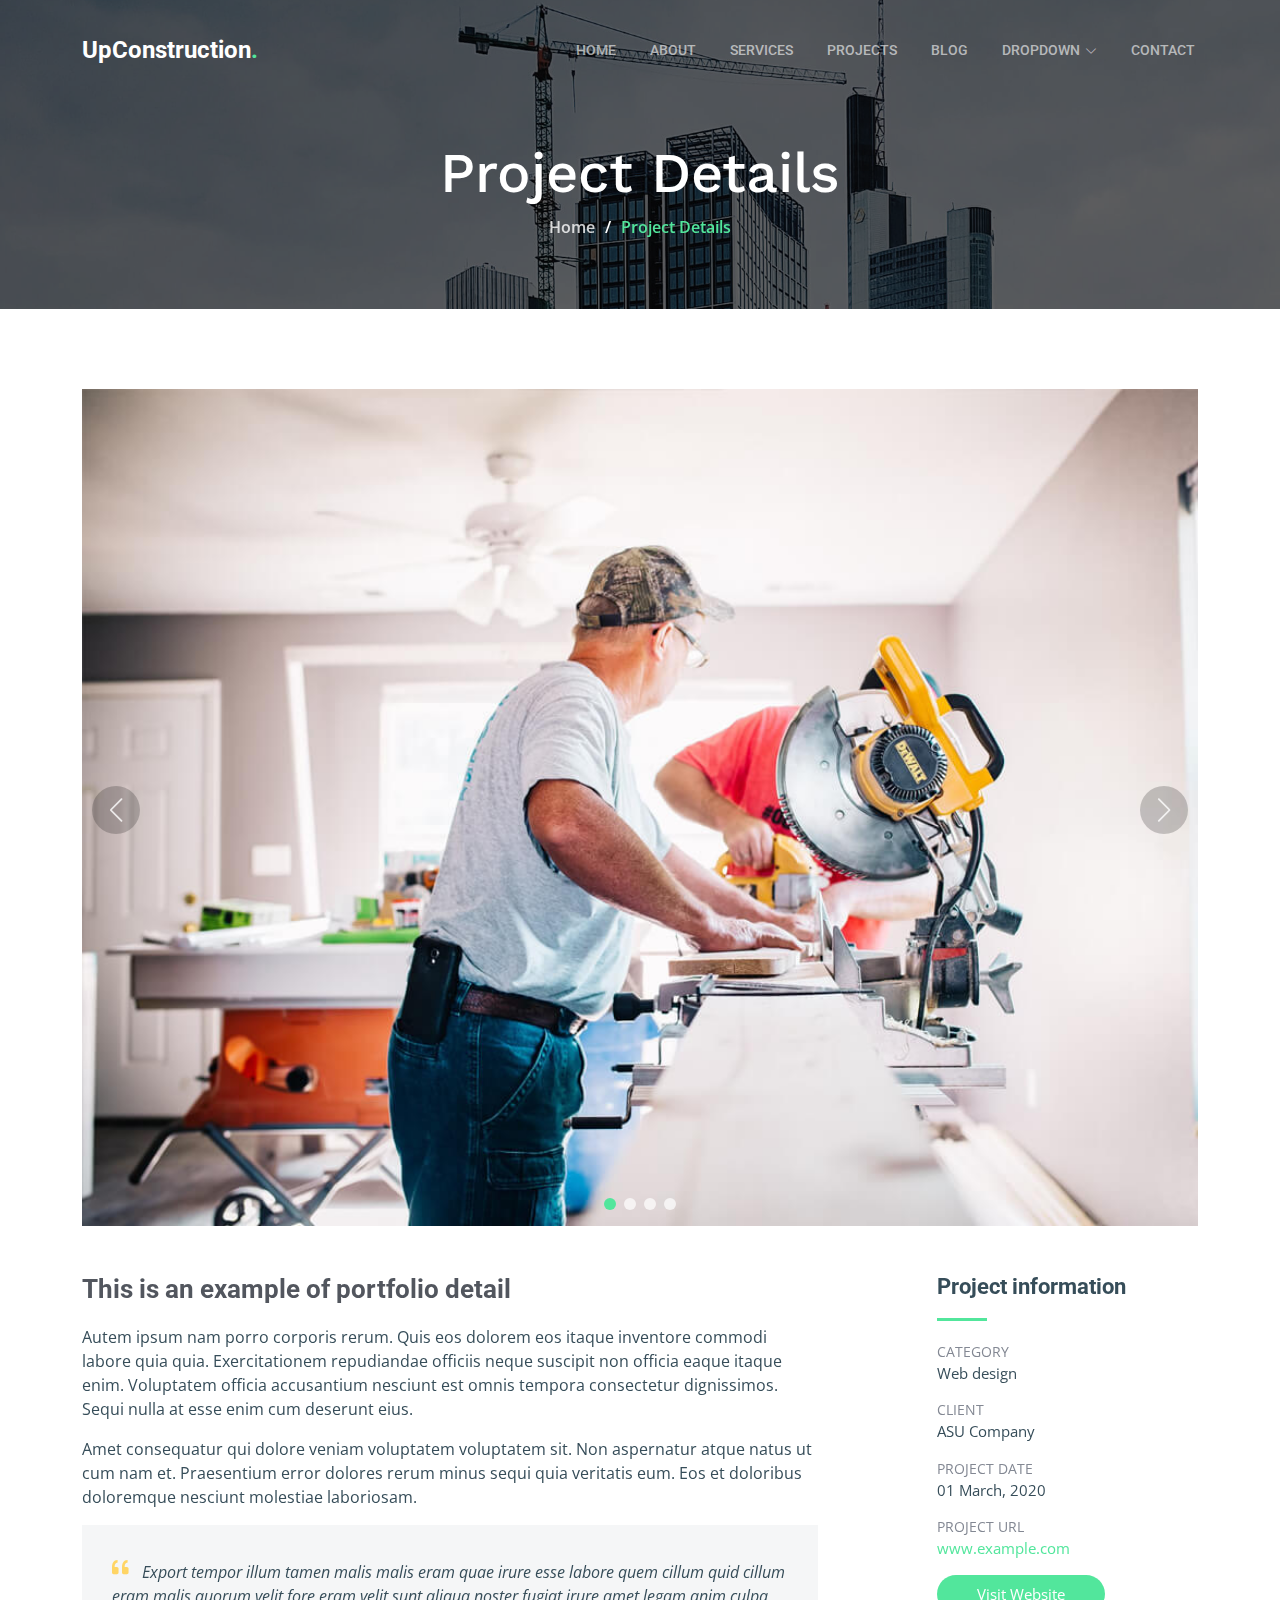
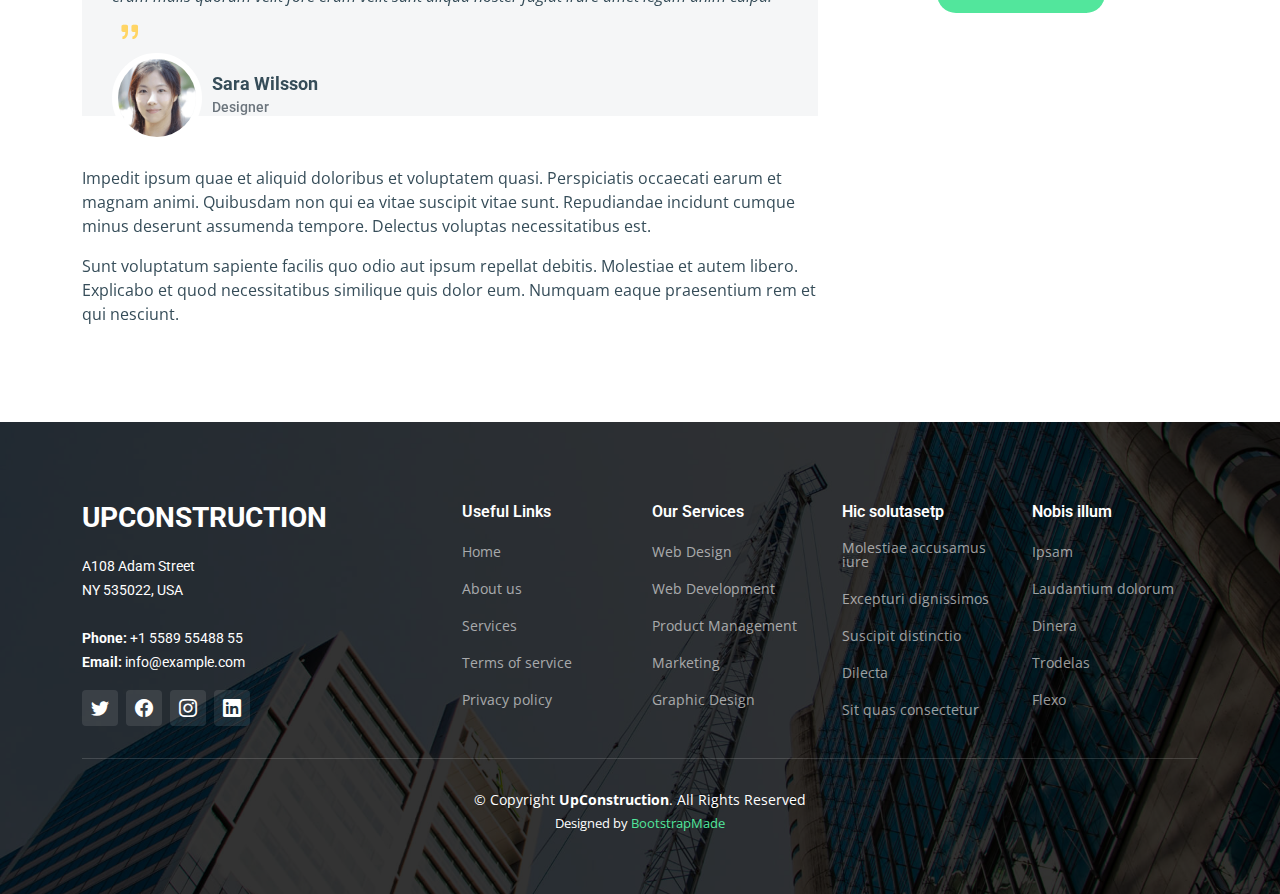
==== project-details.html @ ae6dca39 "first commit" ====
<!DOCTYPE html>
<html lang="en">

<head>
  <meta charset="utf-8">
  <meta content="width=device-width, initial-scale=1.0" name="viewport">

  <title>UpConstruction Bootstrap Template - Project Details</title>
  <meta content="" name="description">
  <meta content="" name="keywords">

  <!-- Favicons -->
  <link href="assets/img/favicon.png" rel="icon">
  <link href="assets/img/apple-touch-icon.png" rel="apple-touch-icon">

  <!-- Google Fonts -->
  <link rel="preconnect" href="https://fonts.googleapis.com">
  <link rel="preconnect" href="https://fonts.gstatic.com" crossorigin>
  <link href="https://fonts.googleapis.com/css2?family=Open+Sans:ital,wght@0,300;0,400;0,500;0,600;0,700;1,300;1,400;1,600;1,700&family=Roboto:ital,wght@0,300;0,400;0,500;0,600;0,700;1,300;1,400;1,500;1,600;1,700&family=Work+Sans:ital,wght@0,300;0,400;0,500;0,600;0,700;1,300;1,400;1,500;1,600;1,700&display=swap" rel="stylesheet">

  <!-- Vendor CSS Files -->
  <link href="assets/vendor/bootstrap/css/bootstrap.min.css" rel="stylesheet">
  <link href="assets/vendor/bootstrap-icons/bootstrap-icons.css" rel="stylesheet">
  <link href="assets/vendor/fontawesome-free/css/all.min.css" rel="stylesheet">
  <link href="assets/vendor/aos/aos.css" rel="stylesheet">
  <link href="assets/vendor/glightbox/css/glightbox.min.css" rel="stylesheet">
  <link href="assets/vendor/swiper/swiper-bundle.min.css" rel="stylesheet">

  <!-- Template Main CSS File -->
  <link href="assets/css/main.css" rel="stylesheet">

  <!-- =======================================================
  * Template Name: UpConstruction
  * Updated: Mar 10 2023 with Bootstrap v5.2.3
  * Template URL: https://bootstrapmade.com/upconstruction-bootstrap-construction-website-template/
  * Author: BootstrapMade.com
  * License: https://bootstrapmade.com/license/
  ======================================================== -->
</head>

<body>

  <!-- ======= Header ======= -->
  <header id="header" class="header d-flex align-items-center">
    <div class="container-fluid container-xl d-flex align-items-center justify-content-between">

      <a href="index.html" class="logo d-flex align-items-center">
        <!-- Uncomment the line below if you also wish to use an image logo -->
        <!-- <img src="assets/img/logo.png" alt=""> -->
        <h1>UpConstruction<span>.</span></h1>
      </a>

      <i class="mobile-nav-toggle mobile-nav-show bi bi-list"></i>
      <i class="mobile-nav-toggle mobile-nav-hide d-none bi bi-x"></i>
      <nav id="navbar" class="navbar">
        <ul>
          <li><a href="index.html">Home</a></li>
          <li><a href="about.html">About</a></li>
          <li><a href="services.html">Services</a></li>
          <li><a href="projects.html">Projects</a></li>
          <li><a href="blog.html">Blog</a></li>
          <li class="dropdown"><a href="#"><span>Dropdown</span> <i class="bi bi-chevron-down dropdown-indicator"></i></a>
            <ul>
              <li><a href="#">Dropdown 1</a></li>
              <li class="dropdown"><a href="#"><span>Deep Dropdown</span> <i class="bi bi-chevron-down dropdown-indicator"></i></a>
                <ul>
                  <li><a href="#">Deep Dropdown 1</a></li>
                  <li><a href="#">Deep Dropdown 2</a></li>
                  <li><a href="#">Deep Dropdown 3</a></li>
                  <li><a href="#">Deep Dropdown 4</a></li>
                  <li><a href="#">Deep Dropdown 5</a></li>
                </ul>
              </li>
              <li><a href="#">Dropdown 2</a></li>
              <li><a href="#">Dropdown 3</a></li>
              <li><a href="#">Dropdown 4</a></li>
            </ul>
          </li>
          <li><a href="contact.html">Contact</a></li>
        </ul>
      </nav><!-- .navbar -->

    </div>
  </header><!-- End Header -->

  <main id="main">

    <!-- ======= Breadcrumbs ======= -->
    <div class="breadcrumbs d-flex align-items-center" style="background-image: url('assets/img/breadcrumbs-bg.jpg');">
      <div class="container position-relative d-flex flex-column align-items-center" data-aos="fade">

        <h2>Project Details</h2>
        <ol>
          <li><a href="index.html">Home</a></li>
          <li>Project Details</li>
        </ol>

      </div>
    </div><!-- End Breadcrumbs -->

    <!-- ======= Projet Details Section ======= -->
    <section id="project-details" class="project-details">
      <div class="container" data-aos="fade-up" data-aos-delay="100">

        <div class="position-relative h-100">
          <div class="slides-1 portfolio-details-slider swiper">
            <div class="swiper-wrapper align-items-center">

              <div class="swiper-slide">
                <img src="assets/img/projects/remodeling-1.jpg" alt="">
              </div>

              <div class="swiper-slide">
                <img src="assets/img/projects/construction-1.jpg" alt="">
              </div>

              <div class="swiper-slide">
                <img src="assets/img/projects/design-1.jpg" alt="">
              </div>

              <div class="swiper-slide">
                <img src="assets/img/projects/repairs-1.jpg" alt="">
              </div>

            </div>
            <div class="swiper-pagination"></div>
          </div>
          <div class="swiper-button-prev"></div>
          <div class="swiper-button-next"></div>

        </div>

        <div class="row justify-content-between gy-4 mt-4">

          <div class="col-lg-8">
            <div class="portfolio-description">
              <h2>This is an example of portfolio detail</h2>
              <p>
                Autem ipsum nam porro corporis rerum. Quis eos dolorem eos itaque inventore commodi labore quia quia. Exercitationem repudiandae officiis neque suscipit non officia eaque itaque enim. Voluptatem officia accusantium nesciunt est omnis tempora consectetur dignissimos. Sequi nulla at esse enim cum deserunt eius.
              </p>
              <p>
                Amet consequatur qui dolore veniam voluptatem voluptatem sit. Non aspernatur atque natus ut cum nam et. Praesentium error dolores rerum minus sequi quia veritatis eum. Eos et doloribus doloremque nesciunt molestiae laboriosam.
              </p>

              <div class="testimonial-item">
                <p>
                  <i class="bi bi-quote quote-icon-left"></i>
                  Export tempor illum tamen malis malis eram quae irure esse labore quem cillum quid cillum eram malis quorum velit fore eram velit sunt aliqua noster fugiat irure amet legam anim culpa.
                  <i class="bi bi-quote quote-icon-right"></i>
                </p>
                <div>
                  <img src="assets/img/testimonials/testimonials-2.jpg" class="testimonial-img" alt="">
                  <h3>Sara Wilsson</h3>
                  <h4>Designer</h4>
                </div>
              </div>

              <p>
                Impedit ipsum quae et aliquid doloribus et voluptatem quasi. Perspiciatis occaecati earum et magnam animi. Quibusdam non qui ea vitae suscipit vitae sunt. Repudiandae incidunt cumque minus deserunt assumenda tempore. Delectus voluptas necessitatibus est.

              <p>
                Sunt voluptatum sapiente facilis quo odio aut ipsum repellat debitis. Molestiae et autem libero. Explicabo et quod necessitatibus similique quis dolor eum. Numquam eaque praesentium rem et qui nesciunt.
              </p>

            </div>
          </div>

          <div class="col-lg-3">
            <div class="portfolio-info">
              <h3>Project information</h3>
              <ul>
                <li><strong>Category</strong> <span>Web design</span></li>
                <li><strong>Client</strong> <span>ASU Company</span></li>
                <li><strong>Project date</strong> <span>01 March, 2020</span></li>
                <li><strong>Project URL</strong> <a href="#">www.example.com</a></li>
                <li><a href="#" class="btn-visit align-self-start">Visit Website</a></li>
              </ul>
            </div>
          </div>

        </div>

      </div>
    </section><!-- End Projet Details Section -->

  </main><!-- End #main -->

  <!-- ======= Footer ======= -->
  <footer id="footer" class="footer">

    <div class="footer-content position-relative">
      <div class="container">
        <div class="row">

          <div class="col-lg-4 col-md-6">
            <div class="footer-info">
              <h3>UpConstruction</h3>
              <p>
                A108 Adam Street <br>
                NY 535022, USA<br><br>
                <strong>Phone:</strong> +1 5589 55488 55<br>
                <strong>Email:</strong> info@example.com<br>
              </p>
              <div class="social-links d-flex mt-3">
                <a href="#" class="d-flex align-items-center justify-content-center"><i class="bi bi-twitter"></i></a>
                <a href="#" class="d-flex align-items-center justify-content-center"><i class="bi bi-facebook"></i></a>
                <a href="#" class="d-flex align-items-center justify-content-center"><i class="bi bi-instagram"></i></a>
                <a href="#" class="d-flex align-items-center justify-content-center"><i class="bi bi-linkedin"></i></a>
              </div>
            </div>
          </div><!-- End footer info column-->

          <div class="col-lg-2 col-md-3 footer-links">
            <h4>Useful Links</h4>
            <ul>
              <li><a href="#">Home</a></li>
              <li><a href="#">About us</a></li>
              <li><a href="#">Services</a></li>
              <li><a href="#">Terms of service</a></li>
              <li><a href="#">Privacy policy</a></li>
            </ul>
          </div><!-- End footer links column-->

          <div class="col-lg-2 col-md-3 footer-links">
            <h4>Our Services</h4>
            <ul>
              <li><a href="#">Web Design</a></li>
              <li><a href="#">Web Development</a></li>
              <li><a href="#">Product Management</a></li>
              <li><a href="#">Marketing</a></li>
              <li><a href="#">Graphic Design</a></li>
            </ul>
          </div><!-- End footer links column-->

          <div class="col-lg-2 col-md-3 footer-links">
            <h4>Hic solutasetp</h4>
            <ul>
              <li><a href="#">Molestiae accusamus iure</a></li>
              <li><a href="#">Excepturi dignissimos</a></li>
              <li><a href="#">Suscipit distinctio</a></li>
              <li><a href="#">Dilecta</a></li>
              <li><a href="#">Sit quas consectetur</a></li>
            </ul>
          </div><!-- End footer links column-->

          <div class="col-lg-2 col-md-3 footer-links">
            <h4>Nobis illum</h4>
            <ul>
              <li><a href="#">Ipsam</a></li>
              <li><a href="#">Laudantium dolorum</a></li>
              <li><a href="#">Dinera</a></li>
              <li><a href="#">Trodelas</a></li>
              <li><a href="#">Flexo</a></li>
            </ul>
          </div><!-- End footer links column-->

        </div>
      </div>
    </div>

    <div class="footer-legal text-center position-relative">
      <div class="container">
        <div class="copyright">
          &copy; Copyright <strong><span>UpConstruction</span></strong>. All Rights Reserved
        </div>
        <div class="credits">
          <!-- All the links in the footer should remain intact. -->
          <!-- You can delete the links only if you purchased the pro version. -->
          <!-- Licensing information: https://bootstrapmade.com/license/ -->
          <!-- Purchase the pro version with working PHP/AJAX contact form: https://bootstrapmade.com/upconstruction-bootstrap-construction-website-template/ -->
          Designed by <a href="https://bootstrapmade.com/">BootstrapMade</a>
        </div>
      </div>
    </div>

  </footer>
  <!-- End Footer -->

  <a href="#" class="scroll-top d-flex align-items-center justify-content-center"><i class="bi bi-arrow-up-short"></i></a>

  <div id="preloader"></div>

  <!-- Vendor JS Files -->
  <script src="assets/vendor/bootstrap/js/bootstrap.bundle.min.js"></script>
  <script src="assets/vendor/aos/aos.js"></script>
  <script src="assets/vendor/glightbox/js/glightbox.min.js"></script>
  <script src="assets/vendor/isotope-layout/isotope.pkgd.min.js"></script>
  <script src="assets/vendor/swiper/swiper-bundle.min.js"></script>
  <script src="assets/vendor/purecounter/purecounter_vanilla.js"></script>
  <script src="assets/vendor/php-email-form/validate.js"></script>

  <!-- Template Main JS File -->
  <script src="assets/js/main.js"></script>

</body>

</html>
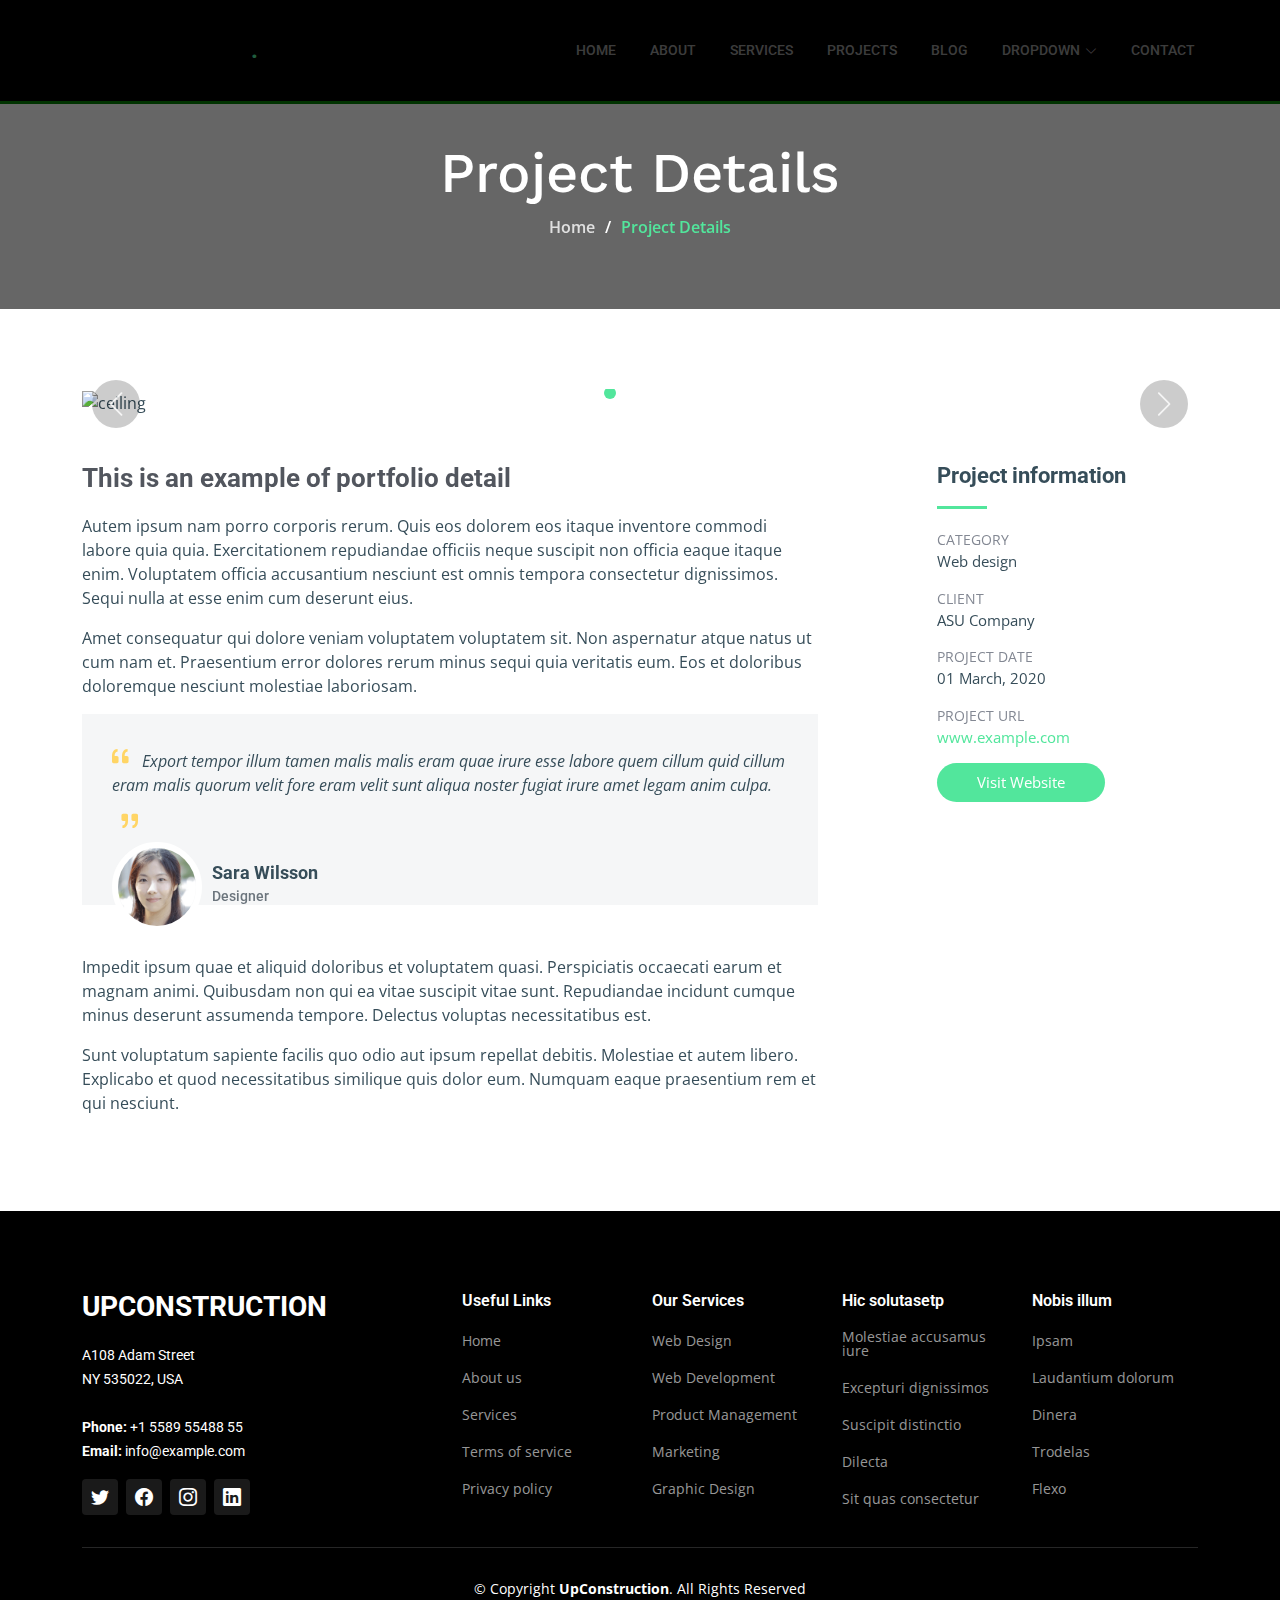
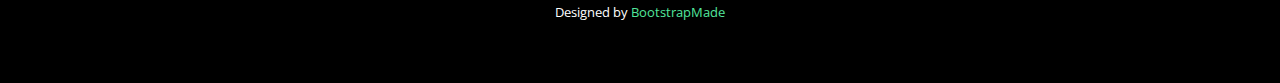
==== commit 64d4293f: "files removed" ====
--- a/project-details.html
+++ b/project-details.html
@@ -31,7 +31,7 @@
 
   <!-- =======================================================
   * Template Name: UpConstruction
-  * Updated: Mar 10 2023 with Bootstrap v5.2.3
+  * Updated: Mar 10 2023 with Bootstrap v5.2.3
   * Template URL: https://bootstrapmade.com/upconstruction-bootstrap-construction-website-template/
   * Author: BootstrapMade.com
   * License: https://bootstrapmade.com/license/
@@ -107,19 +107,19 @@
             <div class="swiper-wrapper align-items-center">
 
               <div class="swiper-slide">
-                <img src="assets/img/projects/remodeling-1.jpg" alt="">
-              </div>
-
-              <div class="swiper-slide">
-                <img src="assets/img/projects/construction-1.jpg" alt="">
-              </div>
-
-              <div class="swiper-slide">
-                <img src="assets/img/projects/design-1.jpg" alt="">
-              </div>
-
-              <div class="swiper-slide">
-                <img src="assets/img/projects/repairs-1.jpg" alt="">
+                <img src="assets/img/projects/bathroomceiling.png" alt="ceiling">
+              </div>
+
+              <div class="swiper-slide">
+                <img src="assets/img/projects/firstfloorceiling.png" alt="doorway">
+              </div>
+
+              <div class="swiper-slide">
+                <img src="assets/img/projects/suspendedCeilingFilton.png" alt="">
+              </div>
+
+              <div class="swiper-slide">
+                <img src="assets/img/projects/repairopening.png" alt="">
               </div>
 
             </div>
--- a/assets/css/main.css
+++ b/assets/css/main.css
@@ -130,7 +130,7 @@
 .breadcrumbs h2 {
   font-size: 56px;
   font-weight: 500;
-  color: #fff;
+  color:white;
   font-family: var(--font-secondary);
 }
 
@@ -246,13 +246,22 @@
 # Header
 --------------------------------------------------------------*/
 .header {
-  z-index: 997;
-  position: absolute;
+  position: fixed;
   padding: 30px 0;
   top: 0;
   left: 0;
   right: 0;
-}
+  width: 100%;
+  background-color: black;
+  border-bottom: 3px solid green;
+}
+
+
+
+header.scrolled {
+  background-color: black;
+}
+
 
 .header .logo img {
   max-height: 40px;
@@ -262,7 +271,7 @@
 .header .logo h1 {
   font-size: 24px;
   font-weight: 700;
-  color: #fff;
+  color: #010101;
   margin-bottom: 0;
   font-family: var(--font-primary);
 }
@@ -1170,9 +1179,7 @@
   margin-bottom: 0;
 }
 
-#hero {
-  background-color: black;
-}
+
 
 
 /*--------------------------------------------------------------
@@ -1889,8 +1896,8 @@
 }
 
 .hero .info h2 {
-  color: #fff;
-  margin-bottom: 30px;
+  color: white;
+  margin-bottom: 70px;
   padding-bottom: 30px;
   font-size: 56px;
   font-weight: 700;
@@ -2568,7 +2575,7 @@
 --------------------------------------------------------------*/
 .footer {
   color: #fff;
-  background: url("../img/footer-bg.jpg") top center no-repeat;
+  background-color: black;
   background-size: cover;
   font-size: 14px;
   padding: 80px 0 60px 0;
@@ -2675,4 +2682,60 @@
 
 .footer .footer-legal .credits a {
   color: var(--color-primary);
-}+}
+
+.php-email-form {
+  margin: 30px auto 30px;
+  width: 100% !important;
+  max-width: 600px;
+  background-color: #f8f9fa;
+  border: 1px solid #ced4da;
+  padding: 20px;
+}
+
+
+
+
+
+.php-email-form h3 {
+  font-size: 24px;
+  font-weight: 700;
+  margin-bottom: 20px;
+}
+
+.php-email-form p {
+  font-size: 16px;
+  margin-bottom: 20px;
+  margin-left: 30%;
+  margin-top: 20px;
+  font-weight: bold;
+  text-align: center;
+}
+
+.php-email-form input,
+.php-email-form textarea {
+  border: 1px solid #ced4da;
+  border-radius: 4px;
+  padding: 10px;
+  width: 100%;
+  margin-bottom: 20px;
+  margin-top: 20px;
+  
+}
+
+.php-email-form button[type="submit"] {
+  background-color: #007bff;
+  border: none;
+  border-radius: 4px;
+  color: #fff;
+  cursor: pointer;
+  padding: 10px 20px;
+}
+
+.php-email-form button[type="submit"]:hover {
+  background-color: #0069d9;
+}
+
+#hero {
+  margin-top: -100px;
+}
